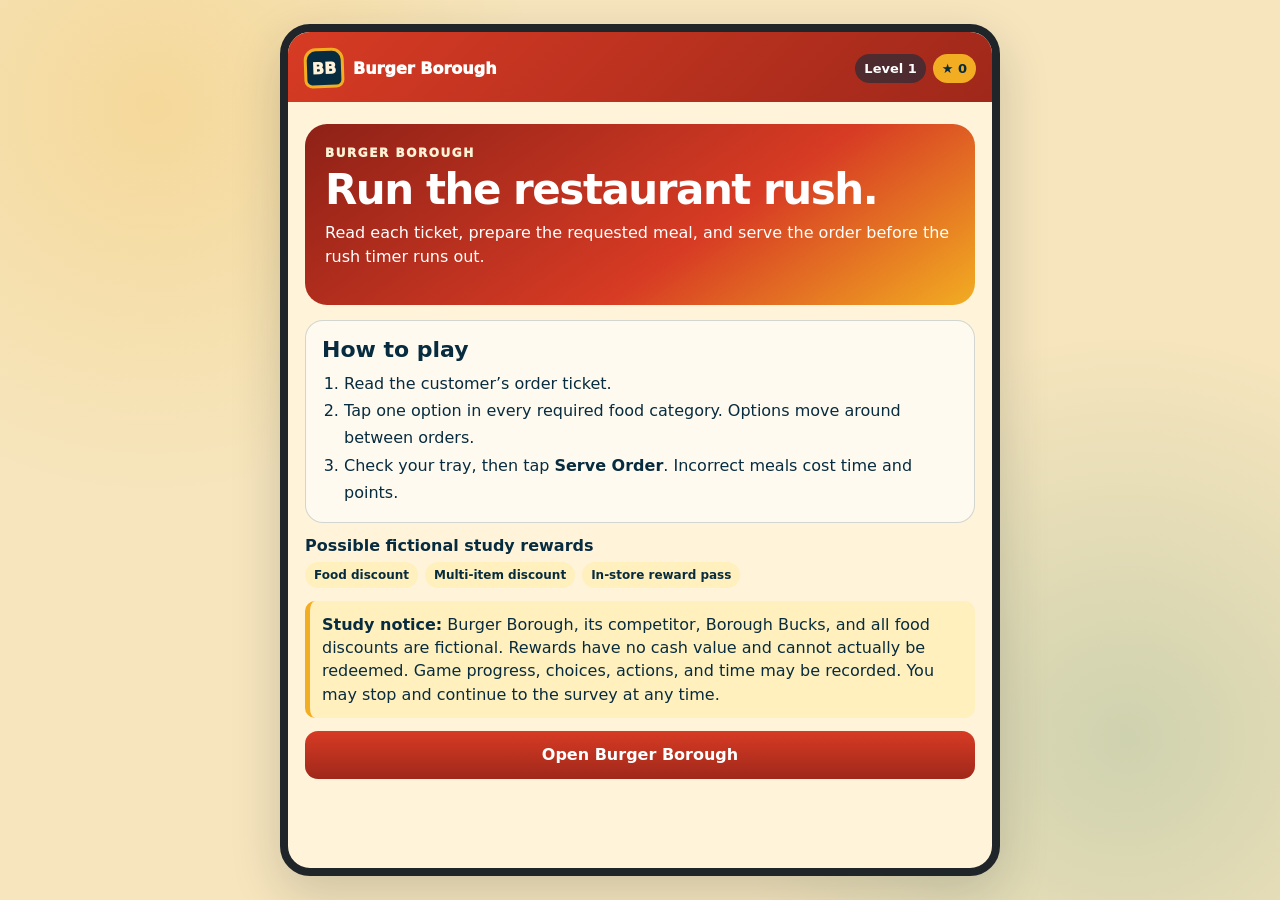
==== game-2.html @ b87ccbc0 "Add files via upload" ====
<!doctype html>
<html lang="en">
<head>
  <meta charset="utf-8">
  <meta name="viewport" content="width=device-width,initial-scale=1,viewport-fit=cover">
  <meta name="theme-color" content="#9f281a">
  <meta name="description" content="Burger Borough restaurant game">
  <meta name="robots" content="noindex,nofollow">
  <title>Burger Borough</title>
  <link rel="stylesheet" href="game.css?v=20261026-tap-v4">
</head>
<body>
  <main class="app-shell" aria-label="Burger Borough restaurant game">
    <header class="topbar">
      <span class="brand"><span class="brand-mark">BB</span><span>Burger Borough</span></span>
      <div class="top-stats">
        <span>Level <strong id="levelStat">1</strong></span>
        <span class="score-pill">★ <strong id="scoreStat">0</strong></span>
      </div>
    </header>
    <section id="screen" class="screen" aria-live="polite"></section>
  </main>
  <noscript>This game requires JavaScript.</noscript>
  <script>window.BB_PATH="game-2";window.BB_STORY=false;</script>
  <script src="game.js?v=20261026-tap-v4"></script>
</body>
</html>
---- game.css ----
:root{
  color-scheme:light;
  --ink:#082c3f;
  --cream:#fff4da;
  --paper:#fffaf0;
  --red:#d73b24;
  --red-dark:#9f281a;
  --teal:#0f746a;
  --teal-dark:#0a574f;
  --gold:#f2ad22;
  --green:#2c8b45;
  --green-soft:#e4f4e7;
  --blue-soft:#e7f4f7;
  --line:rgba(8,44,63,.18);
  --muted:#536b75;
  --shadow:0 18px 50px rgba(23,31,38,.18)
}
*{box-sizing:border-box}
html{background:#f6e5bd}
body{
  margin:0;
  min-height:100dvh;
  color:var(--ink);
  background:
    radial-gradient(circle at 12% 12%,rgba(242,173,34,.22),transparent 28%),
    radial-gradient(circle at 88% 82%,rgba(15,116,106,.17),transparent 30%),
    #f6e5bd;
  font-family:Inter,ui-rounded,"Segoe UI",system-ui,sans-serif
}
button{font:inherit;-webkit-tap-highlight-color:transparent}
.app-shell{
  width:min(100%,720px);
  min-height:100dvh;
  margin:0 auto;
  background:var(--cream);
  box-shadow:var(--shadow);
  display:grid;
  grid-template-rows:auto 1fr;
  overflow:hidden
}
.topbar{
  min-height:70px;
  padding:max(12px,env(safe-area-inset-top)) 16px 10px;
  color:#fff;
  background:linear-gradient(135deg,var(--red),var(--red-dark));
  display:flex;
  align-items:center;
  justify-content:space-between;
  gap:12px;
  position:sticky;
  top:0;
  z-index:20
}
.brand{display:flex;align-items:center;gap:9px;font-weight:950}
.brand-mark{
  width:40px;height:40px;border-radius:12px 12px 8px 8px;
  display:grid;place-items:center;color:var(--cream);background:var(--ink);
  border:3px solid var(--gold);transform:rotate(-2deg)
}
.top-stats{display:flex;align-items:center;gap:7px;font-size:13px;font-weight:900}
.top-stats>span{padding:7px 9px;border-radius:999px;background:rgba(8,44,63,.56);white-space:nowrap}
.score-pill{color:var(--ink)!important;background:var(--gold)!important}
.screen{padding:22px 17px 42px;overflow-y:auto}
h1,h2,h3,p{margin-top:0}
h1{margin-bottom:9px;font-size:clamp(28px,7vw,42px);line-height:1.05;letter-spacing:-.035em}
h2{font-size:22px}h3{font-size:17px}
.lede{font-size:17px;line-height:1.55}
.eyebrow{margin-bottom:6px;color:var(--red-dark);font-size:12px;font-weight:950;letter-spacing:.13em;text-transform:uppercase}
.eyebrow.light{color:#fff3d5}
.hero,.scene-card,.level-card,.panel{margin-bottom:15px;padding:20px;border-radius:22px}
.hero{color:#fff;background:linear-gradient(145deg,#8e2117,#d73b24 60%,#f2ad22)}
.scene-card,.level-card,.panel{background:var(--paper);color:var(--ink);border:1px solid var(--line)}
.hero p,.scene-card p,.level-card p,.panel p{line-height:1.5}
.story-hero{display:grid;grid-template-columns:auto 1fr;gap:14px;align-items:center}
.hero-character{width:78px;height:78px;display:grid;place-items:center;border-radius:50%;background:#fff0bd;border:4px solid var(--gold);font-size:50px}
.scene-characters,.candidate-avatars{display:flex;gap:8px;margin-bottom:12px}
.scene-characters span,.candidate-avatars span{width:60px;height:60px;display:grid;place-items:center;border-radius:50%;background:#fff0bd;border:3px solid var(--gold);font-size:37px}
.how-to{padding:16px;border:1px solid var(--line);border-radius:18px;background:var(--paper)}
.how-to h2{margin-bottom:8px}.how-to ol{margin:0;padding-left:22px;line-height:1.7}
.possibilities{margin:13px 0;display:flex;flex-wrap:wrap;gap:7px}.possibilities strong{width:100%}
.possibilities span{padding:6px 9px;border-radius:999px;background:#fff0bd;font-size:12px;font-weight:850}
.notice,.status{
  margin:13px 0;padding:12px;border-left:5px solid var(--gold);border-radius:10px;
  background:#fff0bd;line-height:1.45
}
.notice.error,.status.error{border-color:var(--red);background:#fde4dd}
.notice.success,.status.success{border-color:var(--green);background:var(--green-soft)}
.notice.info{border-color:var(--teal);background:var(--blue-soft)}
.primary,.secondary,.quiet,.choice,.option,.station-button{
  min-height:48px;border-radius:13px;font-weight:900;cursor:pointer
}
.primary{width:100%;padding:12px 16px;border:0;color:#fff;background:linear-gradient(180deg,var(--red),var(--red-dark))}
.primary:hover{filter:brightness(1.05)}
.secondary{width:100%;padding:11px;border:2px solid var(--teal);color:var(--ink);background:var(--paper)}
.secondary:hover,.choice:hover,.option:hover{background:#e8f6f0}
.quiet{width:100%;margin-top:12px;padding:10px;border:0;color:#5b6670;background:transparent;text-decoration:underline;font-size:13px}
.primary:disabled,.secondary:disabled,.option:disabled{opacity:.48;cursor:not-allowed}
.button-row{display:grid;grid-template-columns:1fr 1fr;gap:9px;margin-top:12px}
.choice-list{display:grid;gap:10px}
.choice{width:100%;padding:13px;border:2px solid var(--teal);background:var(--paper);color:var(--ink);text-align:left}
.choice strong,.choice small{display:block}.choice small{margin-top:5px;color:var(--muted);font-weight:600;line-height:1.4}
.candidate-grid{display:grid;grid-template-columns:1fr 1fr;gap:10px;margin:14px 0}
.candidate{
  min-height:215px;padding:14px;border:2px solid var(--line);border-radius:18px;background:var(--paper);
  color:var(--ink);text-align:left;cursor:pointer;display:flex;flex-direction:column;gap:7px
}
.candidate:hover{border-color:var(--teal);background:#edf8f5}.candidate .avatar{font-size:42px}.candidate strong{font-size:18px}
.candidate small{color:var(--muted);line-height:1.4}.candidate .idea{margin-top:auto;padding-top:9px;border-top:1px solid var(--line);font-size:13px;line-height:1.4}
.unlock-card,.results-hero,.character-strip,.campaign-card{
  display:flex;align-items:center;gap:12px;margin:13px 0;padding:13px;border-radius:16px;
  background:var(--paper);border:1px solid var(--line)
}
.unlock-card>span,.results-hero>span,.character-strip>span,.campaign-card>span{
  width:54px;height:54px;flex:0 0 54px;display:grid;place-items:center;border-radius:14px;background:#f7d7a7;font-size:32px
}
.unlock-card small,.unlock-card strong,.results-hero small,.results-hero strong,.character-strip small,.character-strip strong,.campaign-card small,.campaign-card strong{display:block}
.unlock-card small,.results-hero small,.character-strip small,.campaign-card small{color:var(--muted);line-height:1.35}
.character-strip{background:#fff0bd}.campaign-card{align-items:flex-start;background:#e8f6f0}
.metrics,.play-summary,.results-grid{display:grid;grid-template-columns:repeat(3,1fr);gap:9px;margin:13px 0}
.metrics>div,.play-summary>div,.results-grid>div{padding:11px;border-radius:14px;background:#f6ead0}
.metrics small,.metrics strong,.play-summary small,.play-summary strong,.results-grid small,.results-grid strong{display:block}
.metrics small,.play-summary small,.results-grid small{color:var(--muted);font-size:12px}.metrics strong,.play-summary strong,.results-grid strong{margin-top:3px;font-size:20px}
.results-grid{grid-template-columns:repeat(2,1fr)}
.progress-track{height:12px;margin:9px 0 15px;overflow:hidden;border-radius:999px;background:#e6d8ba}
.progress-fill{height:100%;background:linear-gradient(90deg,var(--gold),var(--red));transition:width .25s ease}
.rush-track{height:14px;margin:7px 0 14px;overflow:hidden;border:2px solid rgba(8,44,63,.2);border-radius:999px;background:#e9ddc6}
.rush-fill{height:100%;background:linear-gradient(90deg,var(--green),var(--gold),var(--red));transform-origin:left;transition:width 1s linear}
.rush-fill.late{background:var(--red)}
.counter-scene{margin:12px 0;padding:14px;border:4px solid #86502e;border-radius:20px;background:linear-gradient(#bde7f2 0 48%,#ead2a5 48% 70%,#9b623d 70%);overflow:hidden}
.queue-label{margin-bottom:8px;font-size:12px;font-weight:900;color:var(--ink)}
.customer-queue{display:flex;gap:8px;align-items:end;min-height:74px;overflow:hidden}
.queue-person{position:relative;min-width:48px;height:61px;display:grid;place-items:start center;padding-top:2px;border-radius:24px 24px 8px 8px;background:rgba(255,250,240,.9);font-size:34px;border:2px solid rgba(8,44,63,.15)}
.queue-person.current{min-width:62px;height:70px;border:4px solid var(--gold);font-size:40px;box-shadow:0 8px 18px rgba(8,44,63,.18)}
.queue-person.done{opacity:.3;filter:grayscale(1)}
.queue-person small{position:absolute;left:2px;right:2px;bottom:-1px;padding:2px;border-radius:5px;background:var(--ink);color:#fff;text-align:center;font-size:8px;font-weight:900;white-space:nowrap;overflow:hidden;text-overflow:ellipsis}
.ticket{position:relative;margin:13px 0;padding:17px 16px 15px;border:1px solid #c8b78d;background:#fffdf4;box-shadow:0 8px 18px rgba(8,44,63,.12);font-family:ui-monospace,"Cascadia Mono",monospace}
.ticket:before{content:"";position:absolute;left:0;right:0;top:-6px;height:10px;background:radial-gradient(circle at 5px 5px,transparent 5px,#fffdf4 5.5px) 0 0/10px 10px repeat-x}
.ticket-head{display:flex;justify-content:space-between;gap:12px;padding-bottom:9px;border-bottom:2px dashed #bdb49d;font-weight:900}
.ticket-items{margin:10px 0 0;padding:0;list-style:none}.ticket-items li{display:flex;justify-content:space-between;gap:12px;padding:5px 0;border-bottom:1px dotted #d6ccb2;font-size:13px;line-height:1.35}
.ticket-items span:last-child{text-align:right;font-weight:800}
.kitchen-heading{display:flex;align-items:end;justify-content:space-between;gap:10px;margin:17px 0 8px}.kitchen-heading h2{margin:0;font-size:19px}.kitchen-heading span{color:var(--muted);font-size:11px;text-align:right}
.station{margin:0 0 11px;padding:13px;border:1px solid var(--line);border-radius:17px;background:var(--paper)}
.station-title{display:flex;justify-content:space-between;gap:10px;align-items:center;margin-bottom:9px}.station-title h3{margin:0}.station-title span{font-size:25px}
.option-group{margin-top:9px}.option-label{display:block;margin-bottom:5px;color:var(--muted);font-size:11px;font-weight:950;letter-spacing:.06em;text-transform:uppercase}
.options{display:flex;flex-wrap:wrap;gap:7px}.option{min-height:41px;padding:8px 11px;border:2px solid #cabd9f;background:#fff;color:var(--ink);font-size:13px}
.option.selected{border-color:var(--teal);color:#fff;background:var(--teal);box-shadow:0 0 0 2px rgba(15,116,106,.16)}
.tray{margin:12px 0;padding:12px;border:3px solid #60696b;border-radius:16px;background:repeating-linear-gradient(135deg,#f0f1ed 0 14px,#e1e5df 14px 28px)}
.tray h3{margin-bottom:7px}.tray-items{display:flex;flex-wrap:wrap;gap:6px;min-height:32px}.tray-item{padding:5px 8px;border-radius:999px;background:#fff;color:var(--ink);font-size:11px;font-weight:800;box-shadow:0 2px 5px rgba(8,44,63,.15)}
.tray-empty{color:var(--muted);font-size:12px}
.complaint{border:3px solid var(--red);background:#fff0e8}.complaint-badge{display:inline-block;margin-bottom:8px;padding:5px 8px;border-radius:999px;color:#fff;background:var(--red);font-size:11px;font-weight:950;letter-spacing:.08em}
.cost-compare{display:grid;grid-template-columns:1fr 1fr;gap:9px;margin:12px 0}.cost-compare>div{padding:12px;border-radius:14px;background:#f6ead0}.cost-compare strong,.cost-compare small{display:block}.cost-compare strong{font-size:21px}.cost-compare small{color:var(--muted)}
.reward-pass{margin:18px 0;border:1px solid #c7c9c8;border-radius:12px;background:#fff;box-shadow:0 14px 30px rgba(8,44,63,.17);overflow:hidden}
.reward-pass.locked{padding:20px;text-align:center;filter:grayscale(.5)}
.pass-top{display:flex;justify-content:space-between;gap:10px;padding:12px 16px;color:#fff;background:#18373f;font-size:11px;letter-spacing:.08em}
.pass-body{padding:19px 18px 10px}.pass-body small{color:#7b1f18;font-weight:950;letter-spacing:.16em}.pass-body h2{margin:5px 0 6px;font-family:Georgia,serif;font-size:25px}
.barcode{width:78%;height:42px;margin:4px auto 7px;background:repeating-linear-gradient(90deg,#111 0 2px,#fff 2px 4px,#111 4px 5px,#fff 5px 8px,#111 8px 12px,#fff 12px 14px)}
.pass-code{text-align:center;font:700 12px ui-monospace,monospace;letter-spacing:.12em}.pass-terms{margin-top:12px;padding:9px 14px;border-top:1px solid #ddd;color:#666;text-align:center;font-size:9px;letter-spacing:.08em}
.sr-only{position:absolute;width:1px;height:1px;padding:0;margin:-1px;overflow:hidden;clip:rect(0,0,0,0);white-space:nowrap;border:0}
@media(max-width:560px){
  .brand>span:last-child{display:none}.topbar{padding-left:10px;padding-right:10px}.story-hero{grid-template-columns:1fr}.hero-character{width:64px;height:64px}.candidate-grid{grid-template-columns:1fr}.candidate{min-height:0}.metrics{grid-template-columns:repeat(3,1fr)}
}
@media(max-width:390px){.top-stats{font-size:11px}.play-summary strong,.metrics strong{font-size:16px}.screen{padding-left:12px;padding-right:12px}.button-row{grid-template-columns:1fr}.ticket-items li{display:block}.ticket-items span{display:block;text-align:left!important;margin-top:2px}}
@media(min-width:800px){body{padding:24px}.app-shell{min-height:calc(100vh - 48px);border:8px solid #1f2528;border-radius:30px}}
@media(prefers-reduced-motion:reduce){*{transition:none!important}}
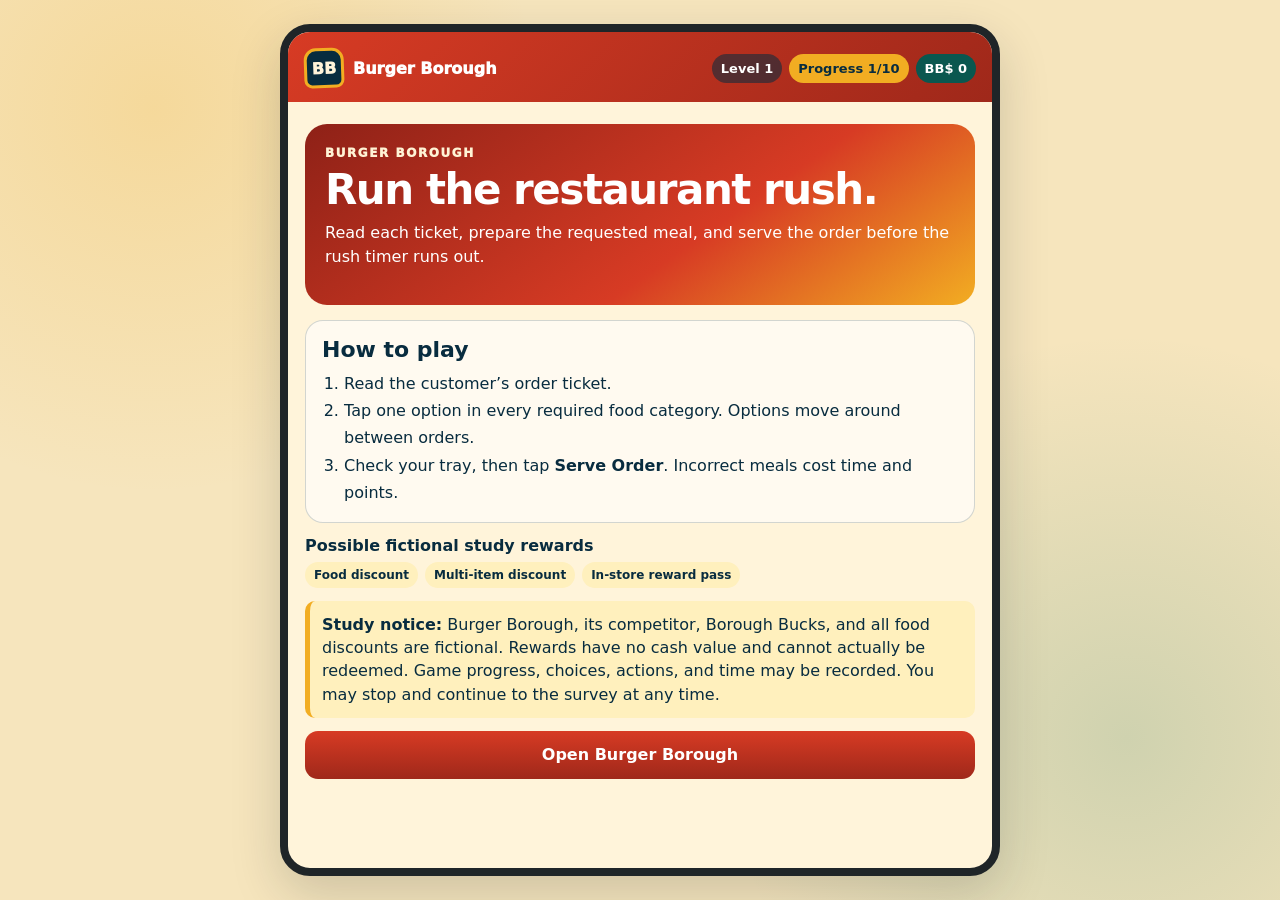
==== commit 86b35e29: "Update Burger Borough gameplay to v5" ====
--- a/game-2.html
+++ b/game-2.html
@@ -7,7 +7,7 @@
   <meta name="description" content="Burger Borough restaurant game">
   <meta name="robots" content="noindex,nofollow">
   <title>Burger Borough</title>
-  <link rel="stylesheet" href="game.css?v=20261026-tap-v4">
+  <link rel="stylesheet" href="game.css?v=20261027-resume-v5">
 </head>
 <body>
   <main class="app-shell" aria-label="Burger Borough restaurant game">
@@ -15,13 +15,14 @@
       <span class="brand"><span class="brand-mark">BB</span><span>Burger Borough</span></span>
       <div class="top-stats">
         <span>Level <strong id="levelStat">1</strong></span>
-        <span class="score-pill">★ <strong id="scoreStat">0</strong></span>
+        <span class="progress-pill"><span id="progressLabel">Progress</span> <strong id="progressStat">1/10</strong></span>
+        <span class="bucks-pill">BB$ <strong id="bucksStat">0</strong></span>
       </div>
     </header>
     <section id="screen" class="screen" aria-live="polite"></section>
   </main>
   <noscript>This game requires JavaScript.</noscript>
   <script>window.BB_PATH="game-2";window.BB_STORY=false;</script>
-  <script src="game.js?v=20261026-tap-v4"></script>
+  <script src="game.js?v=20261027-resume-v5"></script>
 </body>
 </html>
--- a/game.css
+++ b/game.css
@@ -59,7 +59,8 @@
 }
 .top-stats{display:flex;align-items:center;gap:7px;font-size:13px;font-weight:900}
 .top-stats>span{padding:7px 9px;border-radius:999px;background:rgba(8,44,63,.56);white-space:nowrap}
-.score-pill{color:var(--ink)!important;background:var(--gold)!important}
+.progress-pill{color:var(--ink)!important;background:var(--gold)!important}
+.bucks-pill{background:var(--teal-dark)!important}
 .screen{padding:22px 17px 42px;overflow-y:auto}
 h1,h2,h3,p{margin-top:0}
 h1{margin-bottom:9px;font-size:clamp(28px,7vw,42px);line-height:1.05;letter-spacing:-.035em}
@@ -96,8 +97,17 @@
 .quiet{width:100%;margin-top:12px;padding:10px;border:0;color:#5b6670;background:transparent;text-decoration:underline;font-size:13px}
 .primary:disabled,.secondary:disabled,.option:disabled{opacity:.48;cursor:not-allowed}
 .button-row{display:grid;grid-template-columns:1fr 1fr;gap:9px;margin-top:12px}
+.exit-decision-grid{display:grid;grid-template-columns:1fr 1fr;gap:10px;margin:14px 0}
+.exit-decision{
+  width:100%;min-height:58px;padding:12px;border:2px solid var(--teal);border-radius:13px;
+  color:var(--ink);background:var(--paper);font-weight:900;cursor:pointer
+}
+.exit-decision:hover,.exit-decision:focus-visible{background:#e8f6f0;outline:3px solid rgba(15,116,106,.22);outline-offset:2px}
+.decision-note{color:var(--muted);font-size:13px;line-height:1.45}
 .choice-list{display:grid;gap:10px}
 .choice{width:100%;padding:13px;border:2px solid var(--teal);background:var(--paper);color:var(--ink);text-align:left}
+.choice.selected{color:#fff;background:var(--teal);box-shadow:0 0 0 3px rgba(15,116,106,.18)}
+.choice.selected small{color:#e8fffb}
 .choice strong,.choice small{display:block}.choice small{margin-top:5px;color:var(--muted);font-weight:600;line-height:1.4}
 .candidate-grid{display:grid;grid-template-columns:1fr 1fr;gap:10px;margin:14px 0}
 .candidate{
@@ -125,7 +135,13 @@
 .progress-fill{height:100%;background:linear-gradient(90deg,var(--gold),var(--red));transition:width .25s ease}
 .rush-track{height:14px;margin:7px 0 14px;overflow:hidden;border:2px solid rgba(8,44,63,.2);border-radius:999px;background:#e9ddc6}
 .rush-fill{height:100%;background:linear-gradient(90deg,var(--green),var(--gold),var(--red));transform-origin:left;transition:width 1s linear}
+.rush-fill.urgent{background:var(--red);animation:timerPulse .55s ease-in-out infinite alternate}
 .rush-fill.late{background:var(--red)}
+.timer-urgent{color:var(--red);animation:timerTextPulse .55s ease-in-out infinite alternate}
+.app-shell.timer-danger{box-shadow:0 0 0 6px rgba(215,59,36,.7),var(--shadow)}
+.app-shell.timer-danger .screen{box-shadow:inset 0 0 0 4px rgba(215,59,36,.28)}
+@keyframes timerPulse{from{opacity:1}to{opacity:.42}}
+@keyframes timerTextPulse{from{transform:scale(1)}to{transform:scale(1.12)}}
 .counter-scene{margin:12px 0;padding:14px;border:4px solid #86502e;border-radius:20px;background:linear-gradient(#bde7f2 0 48%,#ead2a5 48% 70%,#9b623d 70%);overflow:hidden}
 .queue-label{margin-bottom:8px;font-size:12px;font-weight:900;color:var(--ink)}
 .customer-queue{display:flex;gap:8px;align-items:end;min-height:74px;overflow:hidden}
@@ -134,8 +150,17 @@
 .queue-person.done{opacity:.3;filter:grayscale(1)}
 .queue-person small{position:absolute;left:2px;right:2px;bottom:-1px;padding:2px;border-radius:5px;background:var(--ink);color:#fff;text-align:center;font-size:8px;font-weight:900;white-space:nowrap;overflow:hidden;text-overflow:ellipsis}
 .ticket{position:relative;margin:13px 0;padding:17px 16px 15px;border:1px solid #c8b78d;background:#fffdf4;box-shadow:0 8px 18px rgba(8,44,63,.12);font-family:ui-monospace,"Cascadia Mono",monospace}
+.ticket-error{border:3px solid var(--red);background:#fff2ed}
+.error-flash{animation:errorFlash .65s ease}
+.error-shake{animation:errorShake .42s ease}
+.failure-hero{margin-bottom:16px;padding:24px;border-radius:22px;color:#fff;background:linear-gradient(145deg,#7d1d16,#d73b24 64%,#f2ad22);text-align:center;box-shadow:0 14px 28px rgba(159,40,26,.22)}
+.failure-icon{display:block;margin-bottom:8px;font-size:62px;line-height:1}.failure-hero h1{margin-bottom:10px}.failure-hero p:last-child{margin-bottom:0;line-height:1.5}
+@keyframes errorFlash{0%,100%{box-shadow:var(--shadow)}35%{box-shadow:0 0 0 8px rgba(215,59,36,.55),var(--shadow)}}
+@keyframes errorShake{0%,100%{transform:translateX(0)}20%{transform:translateX(-9px)}40%{transform:translateX(8px)}60%{transform:translateX(-6px)}80%{transform:translateX(4px)}}
 .ticket:before{content:"";position:absolute;left:0;right:0;top:-6px;height:10px;background:radial-gradient(circle at 5px 5px,transparent 5px,#fffdf4 5.5px) 0 0/10px 10px repeat-x}
 .ticket-head{display:flex;justify-content:space-between;gap:12px;padding-bottom:9px;border-bottom:2px dashed #bdb49d;font-weight:900}
+.ticket-jump{position:sticky;top:8px;z-index:9;display:block;margin:-5px 0 11px auto;padding:8px 11px;border:2px solid var(--teal);border-radius:999px;color:var(--ink);background:#fff;font-weight:900;cursor:pointer;box-shadow:0 5px 14px rgba(8,44,63,.15)}
+.ticket-jump:hover,.ticket-jump:focus-visible{background:#e8f6f0}
 .ticket-items{margin:10px 0 0;padding:0;list-style:none}.ticket-items li{display:flex;justify-content:space-between;gap:12px;padding:5px 0;border-bottom:1px dotted #d6ccb2;font-size:13px;line-height:1.35}
 .ticket-items span:last-child{text-align:right;font-weight:800}
 .kitchen-heading{display:flex;align-items:end;justify-content:space-between;gap:10px;margin:17px 0 8px}.kitchen-heading h2{margin:0;font-size:19px}.kitchen-heading span{color:var(--muted);font-size:11px;text-align:right}
@@ -159,6 +184,7 @@
 @media(max-width:560px){
   .brand>span:last-child{display:none}.topbar{padding-left:10px;padding-right:10px}.story-hero{grid-template-columns:1fr}.hero-character{width:64px;height:64px}.candidate-grid{grid-template-columns:1fr}.candidate{min-height:0}.metrics{grid-template-columns:repeat(3,1fr)}
 }
-@media(max-width:390px){.top-stats{font-size:11px}.play-summary strong,.metrics strong{font-size:16px}.screen{padding-left:12px;padding-right:12px}.button-row{grid-template-columns:1fr}.ticket-items li{display:block}.ticket-items span{display:block;text-align:left!important;margin-top:2px}}
+@media(max-width:470px){.top-stats{font-size:10px;gap:4px}.top-stats>span{padding:6px}.exit-decision-grid{grid-template-columns:1fr}}
+@media(max-width:390px){.play-summary strong,.metrics strong{font-size:16px}.screen{padding-left:12px;padding-right:12px}.button-row{grid-template-columns:1fr}.ticket-items li{display:block}.ticket-items span{display:block;text-align:left!important;margin-top:2px}}
 @media(min-width:800px){body{padding:24px}.app-shell{min-height:calc(100vh - 48px);border:8px solid #1f2528;border-radius:30px}}
-@media(prefers-reduced-motion:reduce){*{transition:none!important}}
+@media(prefers-reduced-motion:reduce){*{transition:none!important;animation:none!important}}
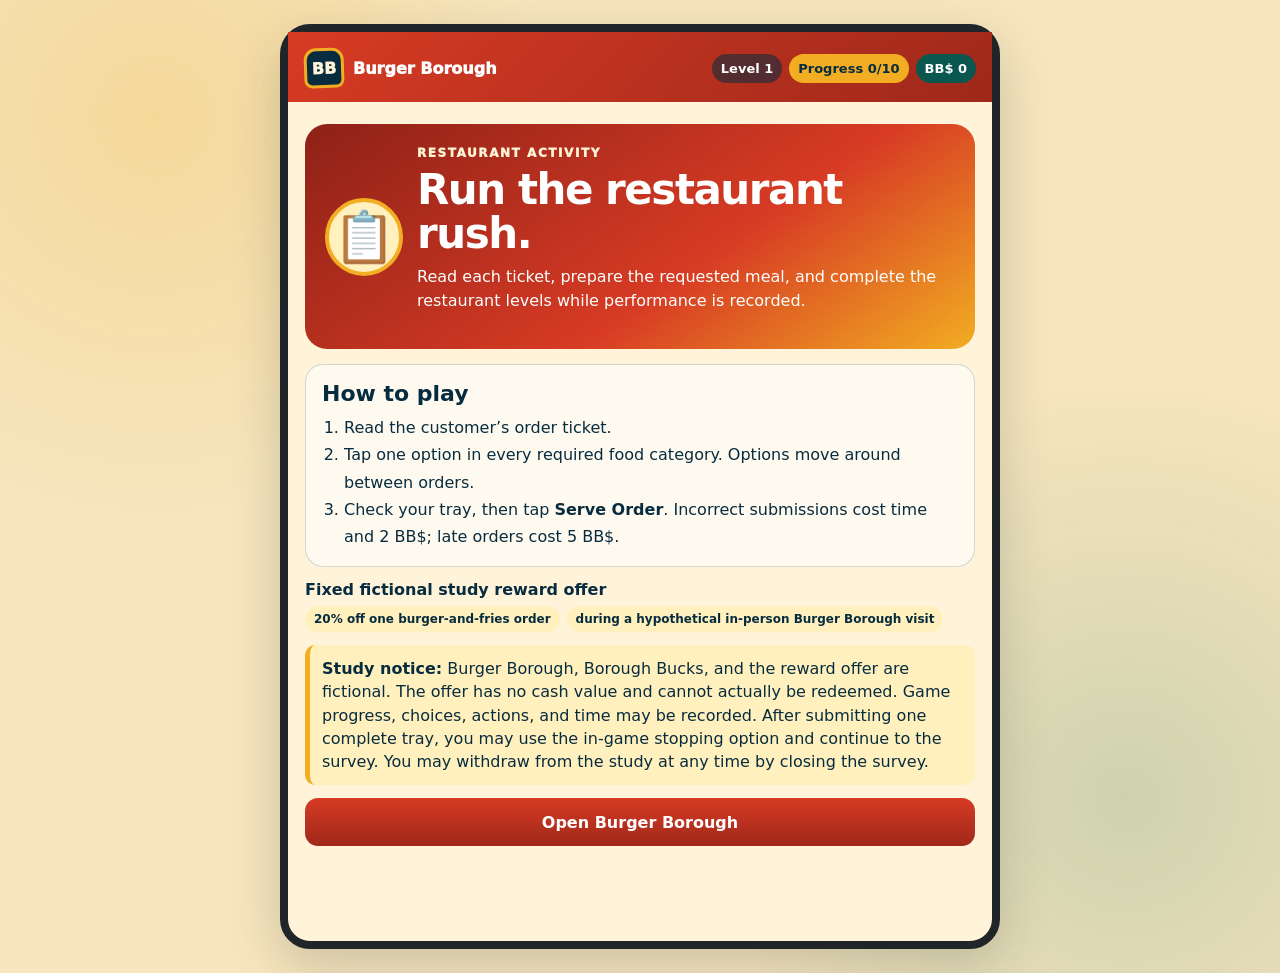
==== commit a342442e: "Add files via upload" ====
--- a/game-2.html
+++ b/game-2.html
@@ -7,22 +7,24 @@
   <meta name="description" content="Burger Borough restaurant game">
   <meta name="robots" content="noindex,nofollow">
   <title>Burger Borough</title>
-  <link rel="stylesheet" href="game.css?v=20261027-resume-v5">
+  <link rel="stylesheet" href="game.css?v=20261102-thesis-instrument-v9-1-json">
 </head>
 <body>
   <main class="app-shell" aria-label="Burger Borough restaurant game">
     <header class="topbar">
       <span class="brand"><span class="brand-mark">BB</span><span>Burger Borough</span></span>
       <div class="top-stats">
+        <button id="pauseButton" class="pause-button" data-action="pause" type="button" hidden>⏸ Pause</button>
         <span>Level <strong id="levelStat">1</strong></span>
-        <span class="progress-pill"><span id="progressLabel">Progress</span> <strong id="progressStat">1/10</strong></span>
+        <span class="progress-pill"><span id="progressLabel">Progress</span> <strong id="progressStat">0/10</strong></span>
         <span class="bucks-pill">BB$ <strong id="bucksStat">0</strong></span>
       </div>
     </header>
     <section id="screen" class="screen" aria-live="polite"></section>
+    <footer id="serveDock" class="serve-dock" aria-label="Serving controls" hidden></footer>
   </main>
   <noscript>This game requires JavaScript.</noscript>
   <script>window.BB_PATH="game-2";window.BB_STORY=false;</script>
-  <script src="game.js?v=20261027-resume-v5"></script>
+  <script src="game.js?v=20261102-thesis-instrument-v9-1-json"></script>
 </body>
 </html>
--- a/game.css
+++ b/game.css
@@ -35,8 +35,8 @@
   background:var(--cream);
   box-shadow:var(--shadow);
   display:grid;
-  grid-template-rows:auto 1fr;
-  overflow:hidden
+  grid-template-rows:auto auto auto;
+  overflow:visible
 }
 .topbar{
   min-height:70px;
@@ -59,9 +59,11 @@
 }
 .top-stats{display:flex;align-items:center;gap:7px;font-size:13px;font-weight:900}
 .top-stats>span{padding:7px 9px;border-radius:999px;background:rgba(8,44,63,.56);white-space:nowrap}
+.pause-button{min-height:34px;padding:6px 9px;border:2px solid rgba(255,255,255,.75);border-radius:999px;color:#fff;background:rgba(8,44,63,.48);font-weight:900;cursor:pointer;white-space:nowrap}
+.pause-button:hover,.pause-button:focus-visible{background:var(--ink);outline:3px solid rgba(255,255,255,.28);outline-offset:2px}
 .progress-pill{color:var(--ink)!important;background:var(--gold)!important}
 .bucks-pill{background:var(--teal-dark)!important}
-.screen{padding:22px 17px 42px;overflow-y:auto}
+.screen{padding:22px 17px 42px;overflow:visible;scroll-behavior:smooth}
 h1,h2,h3,p{margin-top:0}
 h1{margin-bottom:9px;font-size:clamp(28px,7vw,42px);line-height:1.05;letter-spacing:-.035em}
 h2{font-size:22px}h3{font-size:17px}
@@ -116,16 +118,41 @@
 }
 .candidate:hover{border-color:var(--teal);background:#edf8f5}.candidate .avatar{font-size:42px}.candidate strong{font-size:18px}
 .candidate small{color:var(--muted);line-height:1.4}.candidate .idea{margin-top:auto;padding-top:9px;border-top:1px solid var(--line);font-size:13px;line-height:1.4}
-.unlock-card,.results-hero,.character-strip,.campaign-card{
+.candidate.selected{border-color:var(--teal);background:#e1f4ef;box-shadow:0 0 0 3px rgba(15,116,106,.18)}
+.candidate.selected:after{content:"Selected";align-self:flex-start;padding:4px 7px;border-radius:999px;color:#fff;background:var(--teal);font-size:10px;font-weight:950;letter-spacing:.07em;text-transform:uppercase}
+.choice-heading{display:flex;align-items:end;justify-content:space-between;gap:12px;margin:16px 0 8px}.choice-heading h2{margin:0}.choice-heading span{max-width:310px;color:var(--muted);font-size:11px;line-height:1.35;text-align:right}
+.neutral-plan{min-height:170px}.plan-number{align-self:flex-start;padding:5px 8px;border-radius:999px;color:#fff;background:var(--teal);font-size:11px;font-weight:950;letter-spacing:.07em;text-transform:uppercase}
+.brief-layout{margin:-8px 0 0}
+.brief-story{display:grid;grid-template-columns:auto minmax(0,1fr);align-items:start;gap:12px;margin-bottom:8px;padding:13px 14px;border-radius:17px}
+.brief-story-neutral{background:var(--paper)}
+.brief-story .scene-characters{margin:0}.brief-story .scene-characters span{width:48px;height:48px;border-width:2px;font-size:29px}
+.brief-story-copy h1{margin-bottom:5px;font-size:clamp(25px,5vw,34px);line-height:1.02}
+.brief-story-copy p{margin-bottom:5px;font-size:14px;line-height:1.35}.brief-story-copy p:last-child{margin-bottom:0}
+.brief-selection{padding-top:5px;border-top:1px solid var(--line)}
+.brief-layout .choice-heading{margin:7px 0 5px}.brief-layout .choice-heading h2{font-size:19px}
+.brief-layout .candidate-grid{gap:8px;margin:0 0 8px}
+.brief-layout .candidate{min-height:0;padding:10px 11px;gap:3px;border-radius:15px}
+.brief-layout .candidate .avatar{font-size:32px;line-height:1}.brief-layout .candidate strong{font-size:16px}
+.brief-layout .candidate small{font-size:13px;line-height:1.3}
+.brief-layout .candidate .idea{margin-top:3px;padding-top:5px;font-size:13px;line-height:1.3}
+.brief-layout .candidate.selected:after{padding:3px 6px;font-size:9px}
+.brief-layout .unlock-card{margin:7px 0;padding:8px 10px;border-radius:14px}
+.brief-layout .unlock-card>span{width:42px;height:42px;flex-basis:42px;font-size:25px}
+.brief-layout .unlock-card small{font-size:11px}.brief-layout .unlock-card strong{font-size:15px}
+.brief-start{min-height:44px;padding:9px 14px}.brief-layout .quiet{margin-top:5px;padding:7px}
+.unlock-card,.results-hero,.character-strip,.outcome-card{
   display:flex;align-items:center;gap:12px;margin:13px 0;padding:13px;border-radius:16px;
   background:var(--paper);border:1px solid var(--line)
 }
-.unlock-card>span,.results-hero>span,.character-strip>span,.campaign-card>span{
+.unlock-card>span,.results-hero>span,.character-strip>span,.outcome-card>span{
   width:54px;height:54px;flex:0 0 54px;display:grid;place-items:center;border-radius:14px;background:#f7d7a7;font-size:32px
 }
-.unlock-card small,.unlock-card strong,.results-hero small,.results-hero strong,.character-strip small,.character-strip strong,.campaign-card small,.campaign-card strong{display:block}
-.unlock-card small,.results-hero small,.character-strip small,.campaign-card small{color:var(--muted);line-height:1.35}
-.character-strip{background:#fff0bd}.campaign-card{align-items:flex-start;background:#e8f6f0}
+.unlock-card small,.unlock-card strong,.results-hero small,.results-hero strong,.character-strip small,.character-strip strong,.outcome-card small,.outcome-card strong{display:block}
+.unlock-card small,.results-hero small,.character-strip small,.outcome-card small{color:var(--muted);line-height:1.35}
+.character-strip{background:#fff0bd}.outcome-card{align-items:flex-start;background:#e8f6f0}
+.outcome-card.neutral{background:var(--blue-soft)}
+.milestone-card{margin:13px 0;padding:15px;border:2px solid var(--gold);border-radius:17px;background:#fff8df}.milestone-card ul{margin:8px 0 0;padding:0;list-style:none;display:grid;gap:8px}.milestone-card li{display:grid;grid-template-columns:70px 1fr;gap:9px;align-items:start}.milestone-card li strong{color:var(--red-dark)}.milestone-card li span{line-height:1.4}
+.pause-panel{max-width:560px;margin:20px auto;padding:26px;border:2px solid var(--teal);border-radius:24px;background:var(--paper);text-align:center;box-shadow:var(--shadow)}.pause-icon{display:block;margin-bottom:8px;font-size:58px}.pause-panel p{line-height:1.5}
 .metrics,.play-summary,.results-grid{display:grid;grid-template-columns:repeat(3,1fr);gap:9px;margin:13px 0}
 .metrics>div,.play-summary>div,.results-grid>div{padding:11px;border-radius:14px;background:#f6ead0}
 .metrics small,.metrics strong,.play-summary small,.play-summary strong,.results-grid small,.results-grid strong{display:block}
@@ -159,10 +186,18 @@
 @keyframes errorShake{0%,100%{transform:translateX(0)}20%{transform:translateX(-9px)}40%{transform:translateX(8px)}60%{transform:translateX(-6px)}80%{transform:translateX(4px)}}
 .ticket:before{content:"";position:absolute;left:0;right:0;top:-6px;height:10px;background:radial-gradient(circle at 5px 5px,transparent 5px,#fffdf4 5.5px) 0 0/10px 10px repeat-x}
 .ticket-head{display:flex;justify-content:space-between;gap:12px;padding-bottom:9px;border-bottom:2px dashed #bdb49d;font-weight:900}
-.ticket-jump{position:sticky;top:8px;z-index:9;display:block;margin:-5px 0 11px auto;padding:8px 11px;border:2px solid var(--teal);border-radius:999px;color:var(--ink);background:#fff;font-weight:900;cursor:pointer;box-shadow:0 5px 14px rgba(8,44,63,.15)}
-.ticket-jump:hover,.ticket-jump:focus-visible{background:#e8f6f0}
-.ticket-items{margin:10px 0 0;padding:0;list-style:none}.ticket-items li{display:flex;justify-content:space-between;gap:12px;padding:5px 0;border-bottom:1px dotted #d6ccb2;font-size:13px;line-height:1.35}
-.ticket-items span:last-child{text-align:right;font-weight:800}
+.ticket-meta{display:flex;align-items:center;justify-content:flex-end;gap:8px}
+.ticket-toggle{padding:5px 8px;border:1px solid var(--teal);border-radius:999px;color:var(--teal-dark);background:#fff;font-family:Inter,ui-rounded,"Segoe UI",system-ui,sans-serif;font-size:10px;font-weight:900;cursor:pointer;white-space:nowrap}
+.ticket-toggle:hover,.ticket-toggle:focus-visible{color:#fff;background:var(--teal-dark);outline:2px solid rgba(15,116,106,.18);outline-offset:2px}
+.ticket.collapsed{padding-bottom:11px}.ticket.collapsed .ticket-head{padding-bottom:0;border-bottom:0}
+.ticket-items{margin:10px 0 0;padding:0;list-style:none}
+.ticket-items li{
+  display:grid;grid-template-columns:minmax(190px,.85fr) minmax(0,1.65fr);align-items:center;gap:16px;
+  min-width:0;padding:7px 0;border-bottom:1px dotted #d6ccb2;font-size:13px;line-height:1.35
+}
+.ticket-items li>span:first-child{min-width:0;white-space:nowrap}
+.ticket-items span:last-child{min-width:0;text-align:right;font-weight:800}
+.ticket{position:sticky;top:76px;z-index:16;box-shadow:0 10px 24px rgba(8,44,63,.2)}
 .kitchen-heading{display:flex;align-items:end;justify-content:space-between;gap:10px;margin:17px 0 8px}.kitchen-heading h2{margin:0;font-size:19px}.kitchen-heading span{color:var(--muted);font-size:11px;text-align:right}
 .station{margin:0 0 11px;padding:13px;border:1px solid var(--line);border-radius:17px;background:var(--paper)}
 .station-title{display:flex;justify-content:space-between;gap:10px;align-items:center;margin-bottom:9px}.station-title h3{margin:0}.station-title span{font-size:25px}
@@ -172,8 +207,33 @@
 .tray{margin:12px 0;padding:12px;border:3px solid #60696b;border-radius:16px;background:repeating-linear-gradient(135deg,#f0f1ed 0 14px,#e1e5df 14px 28px)}
 .tray h3{margin-bottom:7px}.tray-items{display:flex;flex-wrap:wrap;gap:6px;min-height:32px}.tray-item{padding:5px 8px;border-radius:999px;background:#fff;color:var(--ink);font-size:11px;font-weight:800;box-shadow:0 2px 5px rgba(8,44,63,.15)}
 .tray-empty{color:var(--muted);font-size:12px}
-.complaint{border:3px solid var(--red);background:#fff0e8}.complaint-badge{display:inline-block;margin-bottom:8px;padding:5px 8px;border-radius:999px;color:#fff;background:var(--red);font-size:11px;font-weight:950;letter-spacing:.08em}
-.cost-compare{display:grid;grid-template-columns:1fr 1fr;gap:9px;margin:12px 0}.cost-compare>div{padding:12px;border-radius:14px;background:#f6ead0}.cost-compare strong,.cost-compare small{display:block}.cost-compare strong{font-size:21px}.cost-compare small{color:var(--muted)}
+.serve-dock{
+  position:relative;z-index:18;display:grid;grid-template-columns:minmax(105px,.75fr) minmax(170px,1.25fr);
+  align-items:center;gap:10px;padding:10px 14px max(10px,env(safe-area-inset-bottom));
+  border-top:2px solid rgba(8,44,63,.2);background:rgba(255,250,240,.98);
+  box-shadow:0 -10px 24px rgba(8,44,63,.16)
+}
+.serve-dock[hidden]{display:none}
+.serve-dock-copy{min-width:0}.serve-dock-copy strong,.serve-dock-copy small{display:block}
+.serve-dock-copy strong{font-size:14px}.serve-dock-copy small{margin-top:2px;color:var(--muted);font-size:11px;line-height:1.25}
+.serve-dock-copy.error strong,.serve-dock-copy.error small{color:var(--red-dark)}
+.serve-dock .primary{min-height:46px}
+.dock-timer{white-space:nowrap}
+.serve-dock-extra{grid-column:1/-1}
+.order-tools{margin-top:2px;border-top:1px solid var(--line)}
+.order-tools summary{padding:11px 6px 5px;color:var(--muted);font-size:12px;font-weight:900;text-align:center;cursor:pointer}
+.order-tools summary:hover,.order-tools summary:focus-visible{color:var(--teal-dark);outline:none;text-decoration:underline}
+.order-tools p{margin:8px 0 0;color:var(--muted);font-size:11px;line-height:1.4;text-align:center}
+.order-tools .button-row{margin-top:8px}
+.order-tools .secondary{min-height:40px;padding:8px;font-size:12px}
+.order-tools .warning-action{border-color:#a44a32;color:#7d291a}
+.play-secondary-controls{margin-top:10px}
+.play-secondary-controls .quiet{margin-top:7px}
+.screen{padding-bottom:95px}
+.serve-dock{
+  position:fixed;left:50%;bottom:0;width:min(100%,720px);transform:translateX(-50%);
+  border-radius:18px 18px 0 0
+}
 .reward-pass{margin:18px 0;border:1px solid #c7c9c8;border-radius:12px;background:#fff;box-shadow:0 14px 30px rgba(8,44,63,.17);overflow:hidden}
 .reward-pass.locked{padding:20px;text-align:center;filter:grayscale(.5)}
 .pass-top{display:flex;justify-content:space-between;gap:10px;padding:12px 16px;color:#fff;background:#18373f;font-size:11px;letter-spacing:.08em}
@@ -182,9 +242,14 @@
 .pass-code{text-align:center;font:700 12px ui-monospace,monospace;letter-spacing:.12em}.pass-terms{margin-top:12px;padding:9px 14px;border-top:1px solid #ddd;color:#666;text-align:center;font-size:9px;letter-spacing:.08em}
 .sr-only{position:absolute;width:1px;height:1px;padding:0;margin:-1px;overflow:hidden;clip:rect(0,0,0,0);white-space:nowrap;border:0}
 @media(max-width:560px){
-  .brand>span:last-child{display:none}.topbar{padding-left:10px;padding-right:10px}.story-hero{grid-template-columns:1fr}.hero-character{width:64px;height:64px}.candidate-grid{grid-template-columns:1fr}.candidate{min-height:0}.metrics{grid-template-columns:repeat(3,1fr)}
-}
-@media(max-width:470px){.top-stats{font-size:10px;gap:4px}.top-stats>span{padding:6px}.exit-decision-grid{grid-template-columns:1fr}}
-@media(max-width:390px){.play-summary strong,.metrics strong{font-size:16px}.screen{padding-left:12px;padding-right:12px}.button-row{grid-template-columns:1fr}.ticket-items li{display:block}.ticket-items span{display:block;text-align:left!important;margin-top:2px}}
-@media(min-width:800px){body{padding:24px}.app-shell{min-height:calc(100vh - 48px);border:8px solid #1f2528;border-radius:30px}}
+  .brand>span:last-child{display:none}.topbar{padding-left:10px;padding-right:10px}.story-hero{grid-template-columns:1fr}.hero-character{width:64px;height:64px}.candidate-grid{grid-template-columns:1fr}.candidate{min-height:0}.metrics{grid-template-columns:repeat(3,1fr)}.choice-heading{display:block}.choice-heading span{display:block;margin-top:5px;text-align:left}.brief-story{grid-template-columns:1fr}.brief-story .scene-characters{display:none}
+}
+@media(max-width:560px){.ticket-items li{grid-template-columns:1fr;gap:3px;align-items:start}.ticket-items span:last-child{text-align:left}}
+@media(max-width:470px){.top-stats{font-size:10px;gap:4px}.top-stats>span{padding:6px}.pause-button{padding:5px 7px;font-size:10px}.exit-decision-grid{grid-template-columns:1fr}}
+@media(max-width:390px){.play-summary strong,.metrics strong{font-size:16px}.screen{padding-left:12px;padding-right:12px}.button-row{grid-template-columns:1fr}}
+@media(max-width:390px){.serve-dock{grid-template-columns:100px 1fr;padding-left:10px;padding-right:10px}.serve-dock-copy strong{font-size:12px}.serve-dock-copy small{font-size:10px}}
+body.embedded{min-height:0;background:var(--cream)}
+body.embedded .app-shell{min-height:0;box-shadow:none}
+@media(min-width:800px){body{padding:24px}.app-shell{min-height:calc(100dvh - 48px);border:8px solid #1f2528;border-radius:30px}body.embedded{padding:0}body.embedded .app-shell{min-height:0;border:0;border-radius:0}}
+@media(min-width:800px){body:not(.embedded) .serve-dock{bottom:24px;border-radius:18px}}
 @media(prefers-reduced-motion:reduce){*{transition:none!important;animation:none!important}}
